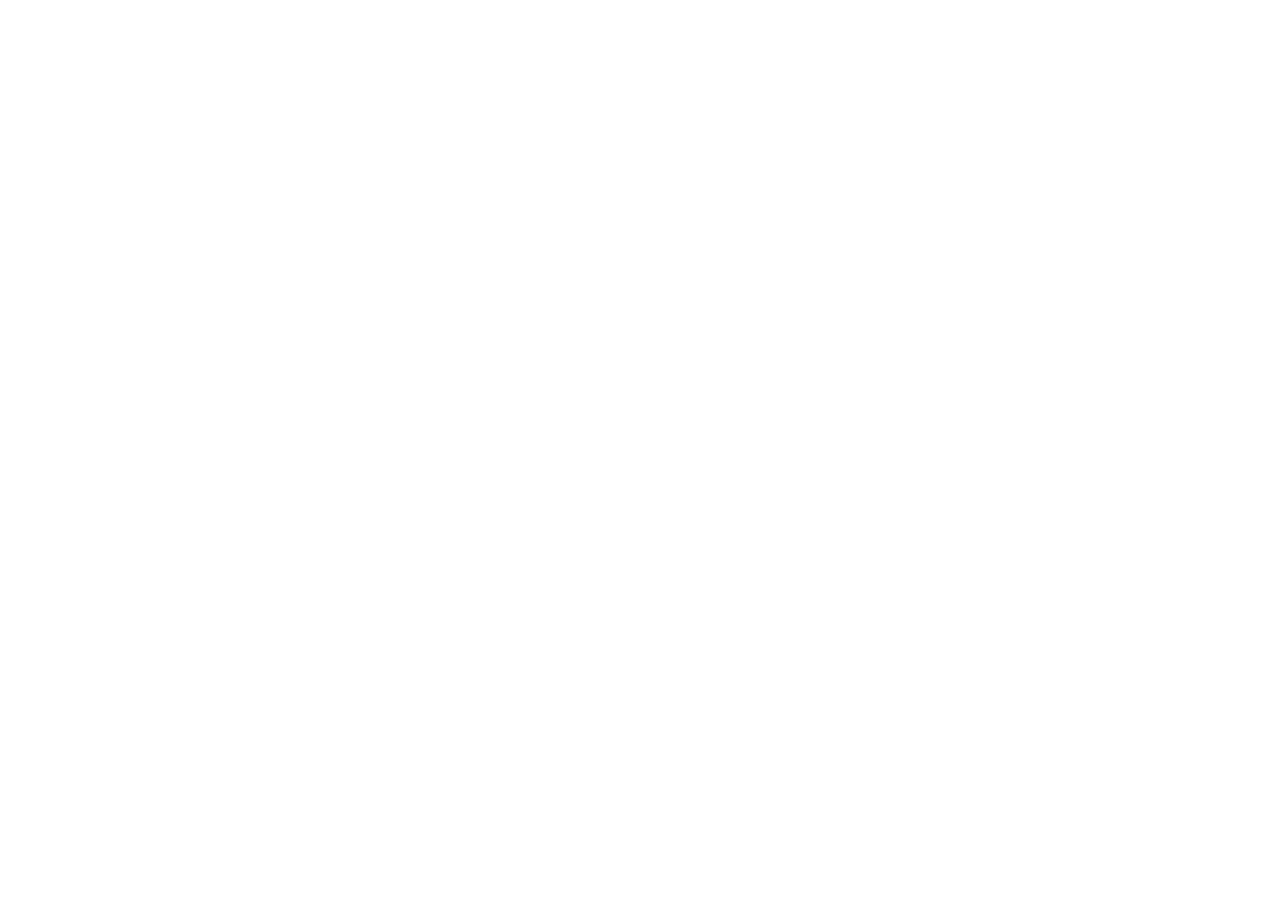
==== index.html @ dc021d54 "Rename 2-index.html to index.html" ====
<!doctype html><html lang="en"><head><meta charset="utf-8">
<meta name="viewport" content="width=device-width,initial-scale=1,viewport-fit=cover,user-scalable=no">
<title>Social Mode</title>
<meta name="theme-color" content="#f5ecd6"><meta name="apple-mobile-web-app-capable" content="yes"><meta name="mobile-web-app-capable" content="yes"><meta name="apple-mobile-web-app-status-bar-style" content="default"><meta name="apple-mobile-web-app-title" content="Social Mode">
<link rel="manifest" href="manifest.webmanifest"><link rel="apple-touch-icon" href="icon-180.png"><link rel="icon" href="icon-192.png">
<link rel="preload" href="fonts/brico.woff2" as="font" type="font/woff2" crossorigin>
<link rel="stylesheet" href="style.css"></head>
<body><div class="rays"></div><div class="dots"></div><canvas id="atmos"></canvas><div class="vig"></div><div class="grain"></div><div class="scan"></div><div id="app"></div>
<script src="vendor.js"></script><script src="app.js"></script></body></html>
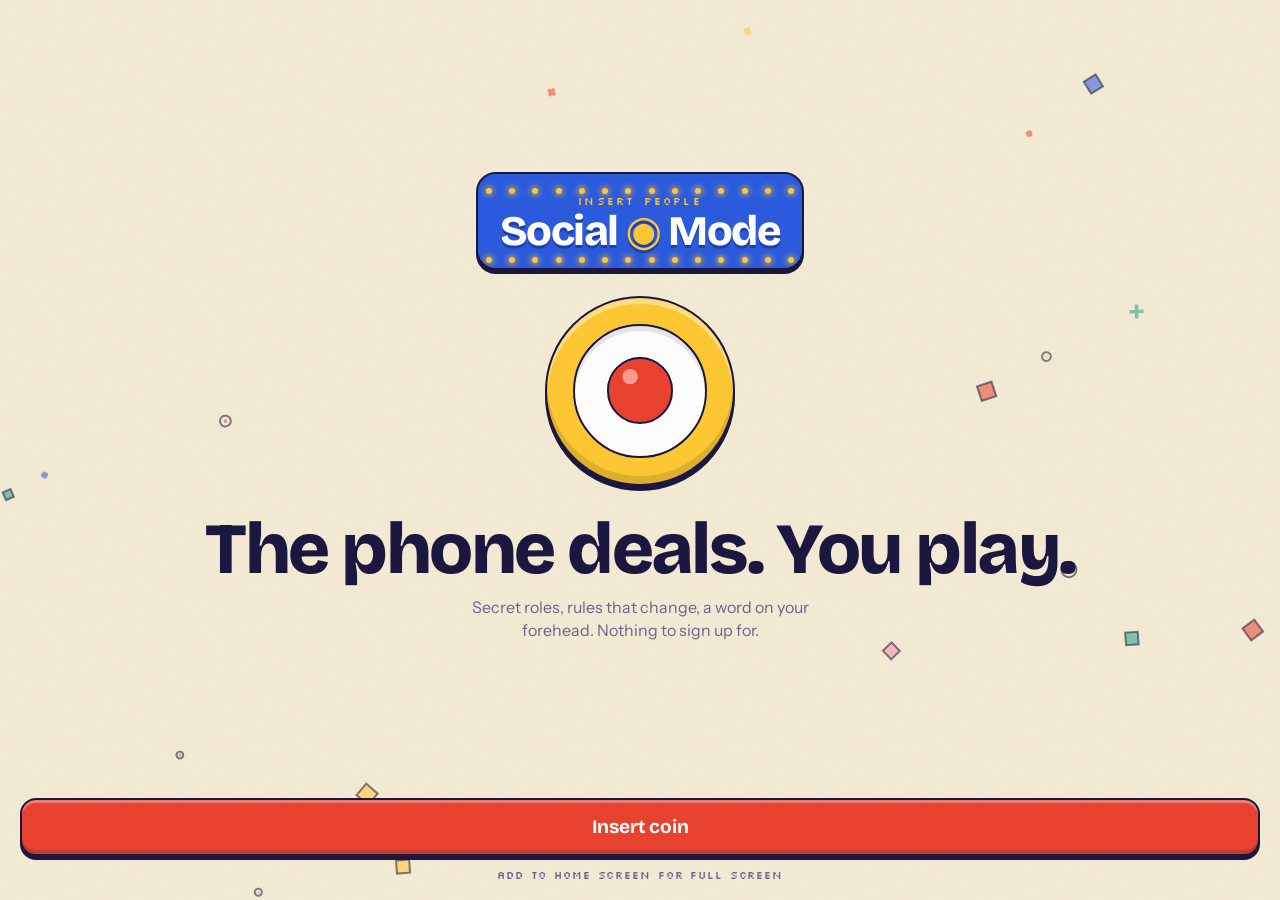
==== commit 56d76ced: "Update index.html" ====
--- a/index.html
+++ b/index.html
@@ -1,9 +1,9 @@
 <!doctype html><html lang="en"><head><meta charset="utf-8">
 <meta name="viewport" content="width=device-width,initial-scale=1,viewport-fit=cover,user-scalable=no">
 <title>Social Mode</title>
-<meta name="theme-color" content="#f5ecd6"><meta name="apple-mobile-web-app-capable" content="yes"><meta name="mobile-web-app-capable" content="yes"><meta name="apple-mobile-web-app-status-bar-style" content="default"><meta name="apple-mobile-web-app-title" content="Social Mode">
+<meta name="theme-color" content="#06050c"><meta name="apple-mobile-web-app-capable" content="yes"><meta name="mobile-web-app-capable" content="yes"><meta name="apple-mobile-web-app-status-bar-style" content="black-translucent"><meta name="apple-mobile-web-app-title" content="Social Mode">
 <link rel="manifest" href="manifest.webmanifest"><link rel="apple-touch-icon" href="icon-180.png"><link rel="icon" href="icon-192.png">
-<link rel="preload" href="fonts/brico.woff2" as="font" type="font/woff2" crossorigin>
+<link rel="preload" href="fonts/ox700.woff2" as="font" type="font/woff2" crossorigin>
 <link rel="stylesheet" href="style.css"></head>
-<body><div class="rays"></div><div class="dots"></div><canvas id="atmos"></canvas><div class="vig"></div><div class="grain"></div><div class="scan"></div><div id="app"></div>
+<body><canvas id="atmos"></canvas><div class="grain"></div><div id="app"></div>
 <script src="vendor.js"></script><script src="app.js"></script></body></html>
--- a/style.css
+++ b/style.css
@@ -0,0 +1,173 @@
+@font-face{font-family:'Bricolage';src:url(fonts/brico.woff2) format('woff2');font-weight:200 800;font-display:swap}
+@font-face{font-family:'Instrument Sans';src:url(fonts/is400.woff2) format('woff2');font-weight:400;font-display:swap}
+@font-face{font-family:'Instrument Sans';src:url(fonts/is600.woff2) format('woff2');font-weight:600;font-display:swap}
+@font-face{font-family:'Silkscreen';src:url(fonts/silk400.woff2) format('woff2');font-weight:400;font-display:swap}
+@font-face{font-family:'Silkscreen';src:url(fonts/silk700.woff2) format('woff2');font-weight:700;font-display:swap}
+:root{--paper:#f5ecd6;--paper2:#ecdfbf;--card:#fffaea;--ink:#1b1740;--mute:#6b6590;--line:rgba(27,23,64,.16);--red:#ea4330;--red2:#c6301f;--yel:#ffc933;--yel2:#e5a90a;--blu:#2b5be0;--blu2:#1d3fae;--mint:#22a884;--mint2:#157a60;--pink:#ff8fa8;
+--disp:'Bricolage',system-ui,sans-serif;--sans:'Instrument Sans',-apple-system,system-ui,sans-serif;--pix:'Silkscreen',ui-monospace,monospace;
+--sat:env(safe-area-inset-top);--sab:env(safe-area-inset-bottom);--out:cubic-bezier(.23,1,.32,1);--io:cubic-bezier(.77,0,.175,1);--bd:2.5px solid var(--ink);--hs:0 4px 0 var(--ink)}
+*{box-sizing:border-box;-webkit-tap-highlight-color:transparent;margin:0}
+html,body{height:100%;background:var(--paper);color:var(--ink);font-family:var(--sans);overscroll-behavior:none;-webkit-text-size-adjust:100%;overflow:hidden}
+body{font-size:16px;line-height:1.45;-webkit-user-select:none;user-select:none;-webkit-touch-callout:none}
+input,textarea{-webkit-user-select:text;user-select:text}
+button{font:inherit;color:inherit;background:none;border:0;cursor:pointer;touch-action:manipulation}
+.rays{position:fixed;left:-50%;top:-40%;width:200%;height:140%;z-index:0;background:repeating-conic-gradient(from 0deg at 50% 38%,rgba(255,201,51,.34) 0 6deg,rgba(255,201,51,0) 6deg 12deg);animation:spin 160s linear infinite;-webkit-mask-image:radial-gradient(circle at 50% 38%,#000 0,#000 25%,transparent 62%);mask-image:radial-gradient(circle at 50% 38%,#000 0,#000 25%,transparent 62%)}
+@keyframes spin{to{transform:rotate(360deg)}}
+.dots{position:fixed;inset:0;z-index:0;pointer-events:none;background-image:radial-gradient(rgba(27,23,64,.1) 1.2px,transparent 1.6px);background-size:14px 14px;-webkit-mask-image:linear-gradient(180deg,transparent 55%,#000);mask-image:linear-gradient(180deg,transparent 55%,#000)}
+#atmos{position:fixed;inset:0;width:100%;height:100%;z-index:1;pointer-events:none}
+.scan{position:fixed;inset:0;z-index:60;pointer-events:none;background:repeating-linear-gradient(0deg,rgba(27,23,64,.03) 0 1px,transparent 1px 3px);mix-blend-mode:multiply}
+.vig{position:fixed;inset:0;z-index:59;pointer-events:none;box-shadow:inset 0 0 90px rgba(27,23,64,.18)}
+.grain{position:fixed;inset:-50%;z-index:58;pointer-events:none;opacity:.09;mix-blend-mode:multiply;background-image:url("data:image/svg+xml;utf8,<svg xmlns='http://www.w3.org/2000/svg' width='160' height='160'><filter id='n'><feTurbulence type='fractalNoise' baseFrequency='.9' numOctaves='2' stitchTiles='stitch'/></filter><rect width='160' height='160' filter='url(%23n)'/></svg>");animation:grain 1.2s steps(6) infinite}
+@keyframes grain{0%{transform:translate(0,0)}20%{transform:translate(-3%,2%)}40%{transform:translate(2%,-3%)}60%{transform:translate(-2%,-1%)}80%{transform:translate(3%,3%)}100%{transform:translate(0,0)}}
+#app{position:fixed;inset:0;z-index:2}
+.screen{position:absolute;inset:0;display:flex;flex-direction:column;padding:calc(var(--sat) + 16px) 20px calc(var(--sab) + 16px);animation:in .4s var(--out) both}
+.screen.out{animation:out .22s var(--out) both;pointer-events:none}
+@keyframes in{from{opacity:0;transform:translateY(16px) scale(.97)}to{opacity:1;transform:none}}
+@keyframes out{to{opacity:0;transform:translateY(-8px) scale(.99)}}
+.screen>*{animation:rise .5s var(--out) both;animation-delay:calc(var(--i,0)*45ms)}
+.screen>*:nth-child(1){--i:0}.screen>*:nth-child(2){--i:1}.screen>*:nth-child(3){--i:2}.screen>*:nth-child(4){--i:3}.screen>*:nth-child(5){--i:4}.screen>*:nth-child(n+6){--i:5}
+@keyframes rise{from{opacity:0;transform:translateY(12px)}to{opacity:1;transform:none}}
+.scroll{flex:1;overflow-y:auto;overflow-x:hidden;-webkit-overflow-scrolling:touch;margin:0 -20px;padding:4px 20px 8px;scrollbar-width:none}
+.scroll::-webkit-scrollbar{display:none}
+.kick{font-family:var(--pix);font-size:11px;letter-spacing:.08em;text-transform:uppercase;color:var(--mute)}
+.kick b{color:var(--red);font-weight:400}
+h1,h2,h3,.disp{font-family:var(--disp);font-weight:800;letter-spacing:-.035em;line-height:.98}
+h1{font-size:clamp(46px,14vw,72px)}
+h2{font-size:clamp(32px,9.5vw,46px)}
+h3{font-size:24px;line-height:1.05}
+.lede{color:var(--mute);max-width:34ch;font-weight:400}
+.row{display:flex;align-items:center;gap:12px}.sp{flex:1}
+.col{display:flex;flex-direction:column;gap:12px}
+.gap8{gap:8px}
+.mt8{margin-top:8px}.mt16{margin-top:16px}.mt24{margin-top:24px}.mt32{margin-top:32px}
+.center{text-align:center;align-items:center}
+.btn{display:flex;align-items:center;justify-content:center;gap:10px;min-height:58px;padding:0 24px;border-radius:16px;font-family:var(--disp);font-weight:700;font-size:19px;letter-spacing:-.01em;background:var(--card);border:var(--bd);box-shadow:var(--hs);transition:transform 120ms var(--out),box-shadow 120ms var(--out),opacity .2s;width:100%;position:relative}
+.btn:active{transform:translateY(4px);box-shadow:0 0 0 var(--ink)}
+.btn.pri{background:var(--red);color:#fff;box-shadow:var(--hs),inset 0 3px 0 rgba(255,255,255,.3),inset 0 -4px 0 rgba(0,0,0,.14)}
+.btn.pri:active{box-shadow:0 0 0 var(--ink),inset 0 3px 0 rgba(255,255,255,.3)}
+.btn.ghost{background:transparent;box-shadow:none;border-style:dashed;border-color:var(--line);color:var(--mute);font-weight:600}
+.btn.sm{min-height:44px;font-size:15px;padding:0 16px;border-radius:12px;width:auto;box-shadow:0 3px 0 var(--ink)}
+.btn[disabled]{opacity:.4;pointer-events:none;filter:grayscale(.5)}
+.top{display:flex;align-items:center;gap:12px;min-height:44px;margin-bottom:12px}
+.back{width:44px;height:44px;border-radius:12px;border:var(--bd);background:var(--card);box-shadow:0 3px 0 var(--ink);display:grid;place-items:center;font-size:22px;font-weight:800;flex:none;transition:transform 120ms var(--out),box-shadow 120ms}
+.back:active{transform:translateY(3px);box-shadow:none}
+.card{background:var(--card);border:var(--bd);border-radius:20px;padding:18px;box-shadow:var(--hs)}
+.chip{display:inline-flex;align-items:center;gap:6px;padding:6px 14px;border-radius:99px;border:2px solid var(--ink);font-weight:600;font-size:14px;background:var(--card);min-height:38px;transition:transform 120ms var(--out),background .2s,box-shadow 120ms;box-shadow:0 2px 0 var(--ink)}
+.chip:active{transform:translateY(2px);box-shadow:none}
+.chip.on{background:var(--ink);color:var(--yel)}
+.chip.ember{background:var(--yel);color:var(--ink)}
+.field{width:100%;min-height:56px;padding:0 18px;background:#fff;border:var(--bd);border-radius:14px;color:var(--ink);font:inherit;font-size:17px;font-weight:600;outline:none;box-shadow:inset 0 3px 0 rgba(27,23,64,.08)}
+.field::placeholder{color:#a39dc0;font-weight:400}
+.field:focus{border-color:var(--blu);box-shadow:0 0 0 4px rgba(43,91,224,.22)}
+textarea.field{padding:14px;box-shadow:inset 0 3px 0 rgba(27,23,64,.08)}
+.ring{display:inline-grid;place-items:center;border-radius:50%;border:2px solid currentColor;position:relative;flex:none}
+.ring::after{content:"";width:34%;height:34%;border-radius:50%;background:currentColor}
+/* dock */
+.dock{display:flex;gap:6px;padding:6px;margin:12px 0 0;background:var(--card);border:var(--bd);border-radius:22px;box-shadow:var(--hs)}
+.dock button{flex:1;min-height:54px;border-radius:16px;display:flex;flex-direction:column;align-items:center;justify-content:center;gap:3px;font-family:var(--pix);font-size:10px;letter-spacing:.06em;text-transform:uppercase;color:var(--mute);transition:background .25s var(--out),color .25s,transform 120ms}
+.dock button:active{transform:scale(.97)}
+.dock button.on{background:var(--yel);color:var(--ink);box-shadow:inset 0 0 0 2px var(--ink)}
+.dock button i{font-style:normal;font-size:18px;line-height:1}
+/* marquee + lamp */
+.marq{position:relative;margin:0 auto;padding:14px 22px 16px;background:var(--blu);border:var(--bd);border-radius:20px;box-shadow:var(--hs);text-align:center;color:#fff;overflow:hidden}
+.marq .bulbs{position:absolute;left:8px;right:8px;height:6px;display:flex;justify-content:space-between}
+.marq .bulbs.t{top:5px}.marq .bulbs.b{bottom:5px}
+.marq .bulbs i{width:6px;height:6px;border-radius:50%;background:var(--yel);box-shadow:0 0 6px 1px rgba(255,201,51,.8);animation:chase 1.2s steps(2) infinite}
+.marq .bulbs i:nth-child(odd){animation-delay:.6s}
+@keyframes chase{50%{opacity:.25;box-shadow:none}}
+.marq .t1{font-family:var(--pix);font-size:11px;letter-spacing:.2em;color:var(--yel);margin-top:6px}
+.marq .t2{font-family:var(--disp);font-weight:800;font-size:clamp(30px,10vw,42px);letter-spacing:-.035em;line-height:1;text-shadow:0 3px 0 var(--blu2)}
+.marq .t2 b{color:var(--yel);font-weight:800}
+.lamp{position:relative;width:min(46vw,190px);aspect-ratio:1;margin:14px auto 0}
+.lamp .eye{position:absolute;inset:0;border-radius:50%;background:var(--yel);border:var(--bd);box-shadow:0 5px 0 var(--ink),inset 0 -8px 0 rgba(0,0,0,.12),inset 0 6px 0 rgba(255,255,255,.4);display:grid;place-items:center;overflow:hidden}
+.lamp .eye::before{content:"";position:absolute;inset:14%;border-radius:50%;background:#fff;border:var(--bd);box-shadow:inset 0 5px 0 rgba(27,23,64,.1)}
+.lamp .pupil{position:absolute;left:50%;top:50%;width:36%;height:36%;margin:-18%;border-radius:50%;background:radial-gradient(circle at 34% 28%,#ff9d8c 0 12%,var(--red) 13% 72%,var(--red2));border:var(--bd);transition:transform .4s var(--out);animation:breathe 3.2s var(--io) infinite}
+@keyframes breathe{50%{scale:1.07}}
+.lamp .lid{position:absolute;left:-2px;right:-2px;top:-2px;height:0;background:var(--yel);border-bottom:var(--bd);transition:height 90ms}
+.lamp.blink .lid{height:55%}
+.lamp.sm{width:92px}
+/* shelf/cabinets */
+.shelf{display:flex;gap:14px;overflow-x:auto;margin:0 -20px;padding:6px 20px 18px;scroll-snap-type:x mandatory;scrollbar-width:none;scroll-padding-left:20px}
+.shelf::-webkit-scrollbar{display:none}
+.cab{flex:none;width:min(72vw,290px);scroll-snap-align:start;border-radius:22px;border:var(--bd);box-shadow:var(--hs);background:var(--card);text-align:left;position:relative;overflow:hidden;display:flex;flex-direction:column;transition:transform 140ms var(--out),box-shadow 140ms;animation:rise .55s var(--out) both;animation-delay:calc(var(--n,0)*60ms + 150ms)}
+.cab:active{transform:translateY(4px);box-shadow:0 0 0 var(--ink)}
+.cab .mq{padding:10px 16px;font-family:var(--pix);font-size:10px;letter-spacing:.1em;display:flex;justify-content:space-between;border-bottom:var(--bd);color:var(--ink)}
+.cab .scr{position:relative;height:96px;border-bottom:var(--bd);overflow:hidden;display:grid;place-items:center}
+.cab .scr::after{content:"";position:absolute;inset:0;background:repeating-linear-gradient(0deg,rgba(255,255,255,.14) 0 2px,transparent 2px 5px);mix-blend-mode:overlay}
+.cab .glyph{font-family:var(--disp);font-weight:800;font-size:92px;line-height:1;color:var(--ink);transform:rotate(-8deg);text-shadow:4px 4px 0 rgba(255,255,255,.55)}
+.cab .bd{padding:14px 16px 16px;display:flex;flex-direction:column;gap:4px;flex:1}
+.cab h3{font-size:27px}
+.cab p{font-size:14px;color:var(--mute);line-height:1.35}
+.cab .meta{display:flex;gap:6px;margin-top:8px;flex-wrap:wrap}
+.cab .meta span{font-family:var(--pix);font-size:9px;letter-spacing:.06em;text-transform:uppercase;border:2px solid var(--ink);padding:3px 7px;border-radius:99px;background:#fff}
+.c0 .scr,.c0 .mq{background:var(--red)}.c1 .scr,.c1 .mq{background:var(--yel)}.c2 .scr,.c2 .mq{background:var(--blu);color:#fff}.c2 .glyph{color:#fff;text-shadow:4px 4px 0 var(--blu2)}.c3 .scr,.c3 .mq{background:var(--mint)}.c4 .scr,.c4 .mq{background:var(--pink)}
+.w{border-radius:20px;padding:14px;background:var(--card);border:var(--bd);box-shadow:var(--hs);min-height:118px;display:flex;flex-direction:column;justify-content:space-between;text-align:left;transition:transform 120ms var(--out),box-shadow 120ms}
+.w:active{transform:translateY(4px);box-shadow:none}
+.w .big{font-family:var(--disp);font-weight:800;font-size:30px;line-height:1;letter-spacing:-.03em}
+.wgrid{display:grid;grid-template-columns:1fr 1fr;gap:14px}
+.wgrid .w:nth-child(1){background:var(--yel)}.wgrid .w:nth-child(2){background:var(--blu);color:#fff}.wgrid .w:nth-child(2) .kick{color:#cfd9ff}.wgrid .w:nth-child(3){background:var(--pink)}.wgrid .w:nth-child(4){background:var(--mint)}
+.wgrid .w .kick{color:inherit;opacity:.75}
+.pl{display:flex;align-items:center;gap:12px;padding:10px 12px;border-radius:16px;background:var(--card);border:2px solid var(--ink);animation:rise .4s var(--out) both}
+.av{width:38px;height:38px;border-radius:50%;display:grid;place-items:center;font-family:var(--disp);font-weight:800;font-size:19px;background:var(--yel);border:2px solid var(--ink);flex:none}
+.pl:nth-child(4n+2) .av{background:var(--pink)}.pl:nth-child(4n+3) .av{background:var(--mint)}.pl:nth-child(4n+4) .av{background:var(--blu);color:#fff}
+.x{width:36px;height:36px;border-radius:10px;color:var(--mute);font-size:22px}
+/* secret card */
+.secret{position:relative;flex:1;max-height:62vh;border-radius:26px;border:var(--bd);overflow:hidden;touch-action:none;box-shadow:0 6px 0 var(--ink)}
+.secret .face,.secret .back{position:absolute;inset:0;padding:26px;display:flex;flex-direction:column;justify-content:center;gap:14px}
+.secret .back{background:var(--blu) repeating-linear-gradient(45deg,rgba(255,255,255,.08) 0 10px,transparent 10px 20px);color:#fff;align-items:center;text-align:center;transition:opacity .15s}
+.secret.open .back{opacity:0;pointer-events:none}
+.secret .face{opacity:0;transition:opacity .12s;background:var(--yel)}
+.secret.open .face{opacity:1}
+.secret .face .disp{font-size:clamp(36px,11vw,56px)}
+.secret .face p{font-size:19px;font-weight:600}
+.choice{display:flex;align-items:center;gap:14px;text-align:left;padding:15px 18px;border-radius:16px;background:var(--card);border:var(--bd);box-shadow:0 3px 0 var(--ink);width:100%;min-height:62px;font-family:var(--disp);font-weight:700;font-size:20px;letter-spacing:-.02em;transition:transform 120ms var(--out),background .15s,box-shadow 120ms}
+.choice:active{transform:translateY(3px);box-shadow:none}
+.choice.on{background:var(--ink);color:var(--yel);transform:translateY(3px);box-shadow:none}
+.choice small{display:block;font-family:var(--sans);font-weight:400;color:var(--mute);font-size:13px;letter-spacing:0}.choice.on small{color:#b9b2e0}
+.timer{font-family:var(--disp);font-weight:800;font-size:min(30vw,128px);line-height:1;font-variant-numeric:tabular-nums;letter-spacing:-.05em}
+.bar{height:12px;background:var(--card);border:2px solid var(--ink);border-radius:8px;overflow:hidden}.bar i{display:block;height:100%;background:var(--red);transition:width .25s linear}
+/* heads up */
+.hu{position:fixed;inset:0;z-index:20;display:flex;flex-direction:column;align-items:center;justify-content:center;padding:calc(var(--sat) + 12px) 24px calc(var(--sab) + 12px);transition:background .18s;color:#fff8e4}
+.hu.ok{background:var(--mint2)}.hu.pass{background:var(--red)}.hu.base{background:var(--blu)}
+.hu::before{content:"";position:absolute;inset:0;background:repeating-linear-gradient(0deg,rgba(0,0,0,.06) 0 2px,transparent 2px 5px);pointer-events:none}
+.hu .word{position:relative;font-family:var(--disp);font-weight:800;font-size:clamp(46px,16vw,116px);text-align:center;line-height:.98;letter-spacing:-.04em;max-width:100%;overflow-wrap:anywhere;animation:pop .3s var(--out);text-shadow:0 5px 0 rgba(0,0,0,.2)}
+@keyframes pop{from{opacity:0;transform:scale(.92)}to{opacity:1;transform:none}}
+.hu .stamp{position:relative;font-family:var(--pix);letter-spacing:.14em;text-transform:uppercase;font-size:16px}
+.hu .hb{display:flex;gap:12px;width:100%;position:absolute;left:0;right:0;bottom:calc(var(--sab) + 18px);padding:0 20px}
+.hu .hb button{flex:1;min-height:76px;border-radius:20px;font-family:var(--disp);font-size:24px;font-weight:800;border:var(--bd);box-shadow:var(--hs);transition:transform 100ms var(--out),box-shadow 100ms}
+.hu .hb button:active{transform:translateY(4px);box-shadow:none}
+.hu .hb .no{background:var(--card);color:var(--ink)}.hu .hb .yes{background:var(--yel);color:var(--ink)}
+.hu .hud{position:absolute;top:calc(var(--sat) + 12px);left:20px;right:20px;display:flex;justify-content:space-between;align-items:center;font-family:var(--pix);font-size:12px;letter-spacing:.08em;text-transform:uppercase;color:rgba(255,248,228,.85)}
+.hu .t{font-family:var(--disp);font-weight:800;font-size:46px;letter-spacing:-.03em;color:#fff8e4}
+.hu.land .word{font-size:clamp(40px,15vh,120px)}
+.tag{font-family:var(--pix);font-size:9px;letter-spacing:.08em;text-transform:uppercase;padding:3px 7px;border-radius:99px;border:2px solid var(--ink);background:var(--yel);color:var(--ink)}
+.list{display:flex;flex-direction:column}
+.li{display:flex;justify-content:space-between;gap:16px;padding:12px 0;border-bottom:2px dashed var(--line);font-size:17px;font-weight:600}
+.li:last-child{border:0}.li span:last-child{color:var(--mute);font-variant-numeric:tabular-nums;font-weight:400;text-align:right}
+.big-r{font-family:var(--disp);font-weight:800;font-size:clamp(88px,32vw,170px);line-height:.85;letter-spacing:-.06em;color:var(--red);text-shadow:4px 4px 0 var(--ink)}
+.toast{position:fixed;left:50%;bottom:calc(var(--sab) + 100px);transform:translateX(-50%);z-index:70;background:var(--ink);color:var(--yel);padding:12px 18px;border-radius:14px;font-weight:600;font-size:14px;animation:in .3s var(--out) both;max-width:86vw;text-align:center;box-shadow:0 4px 0 rgba(0,0,0,.25)}
+.qr{background:#fff;padding:12px;border-radius:16px;border:var(--bd);display:inline-block}.qr svg{display:block;width:176px;height:176px}
+.code{font-family:var(--pix);font-weight:700;font-size:46px;letter-spacing:.2em;margin-right:-.2em;color:var(--red);text-shadow:3px 3px 0 var(--ink)}
+.empty{border:2.5px dashed var(--line);border-radius:20px;padding:26px 20px;text-align:center;color:var(--mute);background:rgba(255,250,234,.5)}
+.pulse{display:inline-block;width:10px;height:10px;border-radius:50%;background:var(--mint);border:2px solid var(--ink);animation:pl 1.6s infinite}.pulse.bad{background:var(--red)}.pulse.wait{background:var(--yel)}
+@keyframes pl{50%{opacity:.35}}
+.dots{display:inline}.dots::after{content:"";animation:dt 1.4s steps(4) infinite}@keyframes dt{0%{content:""}25%{content:"."}50%{content:".."}75%{content:"..."}}
+.glitchtxt{animation:gl .5s steps(2) 1}
+@keyframes gl{0%{transform:translate(0)}25%{transform:translate(-4px,1px);color:var(--blu)}50%{transform:translate(4px,-1px);color:var(--mint)}100%{transform:none}}
+.pk{position:fixed;z-index:65;width:10px;height:10px;pointer-events:none}
+.reduce *,.reduce *::before,.reduce *::after{animation-duration:.01ms!important;animation-iteration-count:1!important;transition-duration:.01ms!important}
+.reduce .grain,.reduce .rays{display:none}
+@media (prefers-reduced-motion:reduce){.grain,.rays{display:none}.lamp .pupil,.marq .bulbs i{animation:none}}
+@media (max-height:700px){.lamp{width:min(34vw,130px)}}
+
+.cab .rl{text-decoration:underline;text-underline-offset:3px;cursor:pointer;padding:6px 0 6px 12px;margin:-6px 0}
+.sheet{position:fixed;inset:0;z-index:40;background:rgba(27,23,64,.5);display:flex;align-items:flex-end;animation:fade .2s both}
+@keyframes fade{from{opacity:0}}
+.sheet-in{width:100%;background:var(--paper);border:var(--bd);border-bottom:0;border-radius:26px 26px 0 0;padding:22px 20px calc(var(--sab) + 20px);animation:up .4s var(--out) both;max-height:80vh;overflow:auto}
+@keyframes up{from{transform:translateY(100%)}}
+.rules{margin:14px 0 0;padding:0;list-style:none;counter-reset:r;display:flex;flex-direction:column;gap:12px}
+.rules li{counter-increment:r;display:flex;gap:12px;font-size:17px;font-weight:600}
+.rules li::before{content:counter(r);flex:none;width:28px;height:28px;border-radius:50%;background:var(--yel);border:2px solid var(--ink);display:grid;place-items:center;font-family:var(--pix);font-size:12px}
+.li:first-child{padding-top:4px}
+.card .list .li span:first-child{text-align:left}
+.li span:first-child{flex:none;max-width:45%}.li span:last-child{flex:1}
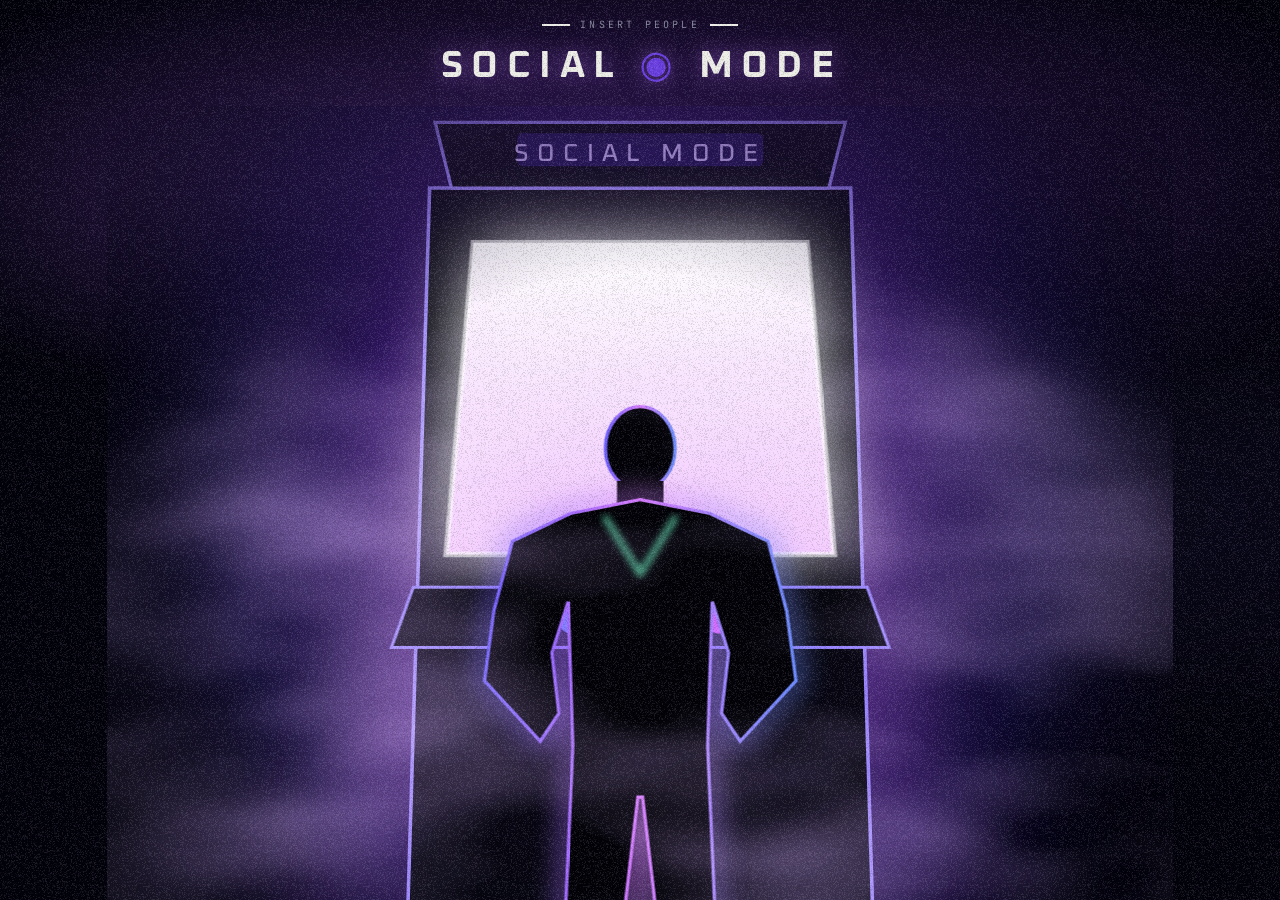
==== commit 67d906c8: "Update index.html" ====
--- a/index.html
+++ b/index.html
@@ -5,5 +5,5 @@
 <link rel="manifest" href="manifest.webmanifest"><link rel="apple-touch-icon" href="icon-180.png"><link rel="icon" href="icon-192.png">
 <link rel="preload" href="fonts/ox700.woff2" as="font" type="font/woff2" crossorigin>
 <link rel="stylesheet" href="style.css"></head>
-<body><canvas id="atmos"></canvas><div class="grain"></div><div id="app"></div>
+<body data-links="1"><canvas id="atmos"></canvas><div class="grain"></div><div id="app"></div>
 <script src="vendor.js"></script><script src="app.js"></script></body></html>
--- a/style.css
+++ b/style.css
@@ -1,173 +1,275 @@
-@font-face{font-family:'Bricolage';src:url(fonts/brico.woff2) format('woff2');font-weight:200 800;font-display:swap}
+@font-face{font-family:'Oxanium';src:url(fonts/ox500.woff2) format('woff2');font-weight:500;font-display:swap}
+@font-face{font-family:'Oxanium';src:url(fonts/ox700.woff2) format('woff2');font-weight:700;font-display:swap}
 @font-face{font-family:'Instrument Sans';src:url(fonts/is400.woff2) format('woff2');font-weight:400;font-display:swap}
 @font-face{font-family:'Instrument Sans';src:url(fonts/is600.woff2) format('woff2');font-weight:600;font-display:swap}
-@font-face{font-family:'Silkscreen';src:url(fonts/silk400.woff2) format('woff2');font-weight:400;font-display:swap}
-@font-face{font-family:'Silkscreen';src:url(fonts/silk700.woff2) format('woff2');font-weight:700;font-display:swap}
-:root{--paper:#f5ecd6;--paper2:#ecdfbf;--card:#fffaea;--ink:#1b1740;--mute:#6b6590;--line:rgba(27,23,64,.16);--red:#ea4330;--red2:#c6301f;--yel:#ffc933;--yel2:#e5a90a;--blu:#2b5be0;--blu2:#1d3fae;--mint:#22a884;--mint2:#157a60;--pink:#ff8fa8;
---disp:'Bricolage',system-ui,sans-serif;--sans:'Instrument Sans',-apple-system,system-ui,sans-serif;--pix:'Silkscreen',ui-monospace,monospace;
---sat:env(safe-area-inset-top);--sab:env(safe-area-inset-bottom);--out:cubic-bezier(.23,1,.32,1);--io:cubic-bezier(.77,0,.175,1);--bd:2.5px solid var(--ink);--hs:0 4px 0 var(--ink)}
+@font-face{font-family:'JetBrains Mono';src:url(fonts/jb400.woff2) format('woff2');font-weight:400;font-display:swap}
+@font-face{font-family:'DSEG7';src:url(fonts/dseg7.woff2) format('woff2');font-weight:700;font-style:italic;font-display:swap}
+@font-face{font-family:'DSEG14';src:url(fonts/dseg14.woff2) format('woff2');font-weight:700;font-style:italic;font-display:swap}
+:root{--bg:#06050c;--paper:#0e0b18;--card:#0d0a17;--well:#09070f;--ink:#efefe9;--mute:#9a9aa4;--line:rgba(239,239,233,.22);--vi:#8b5cf6;--vi2:#6a3fe0;--ok:#efefe9;
+--disp:'Oxanium',system-ui,sans-serif;--sans:'Instrument Sans',-apple-system,system-ui,sans-serif;--mono:'JetBrains Mono',ui-monospace,monospace;--lcd:'DSEG7','Oxanium',monospace;--lcd14:'DSEG14','Oxanium',monospace;
+--sat:env(safe-area-inset-top);--sab:env(safe-area-inset-bottom);--out:cubic-bezier(.23,1,.32,1);--io:cubic-bezier(.77,0,.175,1);
+--stip:url("data:image/svg+xml;utf8,<svg xmlns='http://www.w3.org/2000/svg' width='180' height='180'><filter id='n' x='0' y='0' width='100%' height='100%'><feTurbulence type='fractalNoise' baseFrequency='1.1' numOctaves='1' seed='4' stitchTiles='stitch'/><feColorMatrix values='0 0 0 0 1  0 0 0 0 1  0 0 0 0 1  16 0 0 0 -7.4'/></filter><rect width='180' height='180' filter='url(%23n)'/></svg>")}
 *{box-sizing:border-box;-webkit-tap-highlight-color:transparent;margin:0}
-html,body{height:100%;background:var(--paper);color:var(--ink);font-family:var(--sans);overscroll-behavior:none;-webkit-text-size-adjust:100%;overflow:hidden}
+html,body{height:100%;background:radial-gradient(ellipse 90% 45% at 50% -5%,rgba(139,60,230,.34),transparent 70%),radial-gradient(ellipse 80% 40% at 50% 108%,rgba(60,50,220,.30),transparent 70%),var(--bg);color:var(--ink);font-family:var(--sans);overscroll-behavior:none;-webkit-text-size-adjust:100%;overflow:hidden}
 body{font-size:16px;line-height:1.45;-webkit-user-select:none;user-select:none;-webkit-touch-callout:none}
 input,textarea{-webkit-user-select:text;user-select:text}
 button{font:inherit;color:inherit;background:none;border:0;cursor:pointer;touch-action:manipulation}
-.rays{position:fixed;left:-50%;top:-40%;width:200%;height:140%;z-index:0;background:repeating-conic-gradient(from 0deg at 50% 38%,rgba(255,201,51,.34) 0 6deg,rgba(255,201,51,0) 6deg 12deg);animation:spin 160s linear infinite;-webkit-mask-image:radial-gradient(circle at 50% 38%,#000 0,#000 25%,transparent 62%);mask-image:radial-gradient(circle at 50% 38%,#000 0,#000 25%,transparent 62%)}
-@keyframes spin{to{transform:rotate(360deg)}}
-.dots{position:fixed;inset:0;z-index:0;pointer-events:none;background-image:radial-gradient(rgba(27,23,64,.1) 1.2px,transparent 1.6px);background-size:14px 14px;-webkit-mask-image:linear-gradient(180deg,transparent 55%,#000);mask-image:linear-gradient(180deg,transparent 55%,#000)}
-#atmos{position:fixed;inset:0;width:100%;height:100%;z-index:1;pointer-events:none}
-.scan{position:fixed;inset:0;z-index:60;pointer-events:none;background:repeating-linear-gradient(0deg,rgba(27,23,64,.03) 0 1px,transparent 1px 3px);mix-blend-mode:multiply}
-.vig{position:fixed;inset:0;z-index:59;pointer-events:none;box-shadow:inset 0 0 90px rgba(27,23,64,.18)}
-.grain{position:fixed;inset:-50%;z-index:58;pointer-events:none;opacity:.09;mix-blend-mode:multiply;background-image:url("data:image/svg+xml;utf8,<svg xmlns='http://www.w3.org/2000/svg' width='160' height='160'><filter id='n'><feTurbulence type='fractalNoise' baseFrequency='.9' numOctaves='2' stitchTiles='stitch'/></filter><rect width='160' height='160' filter='url(%23n)'/></svg>");animation:grain 1.2s steps(6) infinite}
-@keyframes grain{0%{transform:translate(0,0)}20%{transform:translate(-3%,2%)}40%{transform:translate(2%,-3%)}60%{transform:translate(-2%,-1%)}80%{transform:translate(3%,3%)}100%{transform:translate(0,0)}}
+#atmos{position:fixed;inset:0;width:100%;height:100%;z-index:0;pointer-events:none}
+@keyframes flick{0%,100%{opacity:1}47%{opacity:1}48%{opacity:.93}49%{opacity:1}83%{opacity:.96}84%{opacity:1}}
+.grain{position:fixed;inset:-50%;z-index:58;pointer-events:none;opacity:.07;background-image:url("data:image/svg+xml;utf8,<svg xmlns='http://www.w3.org/2000/svg' width='160' height='160'><filter id='n'><feTurbulence type='fractalNoise' baseFrequency='.9' numOctaves='2' stitchTiles='stitch'/></filter><rect width='160' height='160' filter='url(%23n)'/></svg>")}
+@keyframes grain{0%{transform:translate(0,0)}25%{transform:translate(-3%,2%)}50%{transform:translate(2%,-3%)}75%{transform:translate(-2%,-1%)}100%{transform:translate(0,0)}}
 #app{position:fixed;inset:0;z-index:2}
-.screen{position:absolute;inset:0;display:flex;flex-direction:column;padding:calc(var(--sat) + 16px) 20px calc(var(--sab) + 16px);animation:in .4s var(--out) both}
-.screen.out{animation:out .22s var(--out) both;pointer-events:none}
-@keyframes in{from{opacity:0;transform:translateY(16px) scale(.97)}to{opacity:1;transform:none}}
-@keyframes out{to{opacity:0;transform:translateY(-8px) scale(.99)}}
+.screen{position:absolute;inset:0;display:flex;flex-direction:column;padding:calc(var(--sat) + 16px) 20px calc(var(--sab) + 16px);animation:in .45s var(--out) both}
+.screen.out{animation:out .2s var(--out) both;pointer-events:none}
+@keyframes in{from{opacity:0;filter:brightness(2.2);transform:scale(.985)}to{opacity:1;filter:none;transform:none}}
+@keyframes out{to{opacity:0;filter:brightness(2)}}
 .screen>*{animation:rise .5s var(--out) both;animation-delay:calc(var(--i,0)*45ms)}
 .screen>*:nth-child(1){--i:0}.screen>*:nth-child(2){--i:1}.screen>*:nth-child(3){--i:2}.screen>*:nth-child(4){--i:3}.screen>*:nth-child(5){--i:4}.screen>*:nth-child(n+6){--i:5}
-@keyframes rise{from{opacity:0;transform:translateY(12px)}to{opacity:1;transform:none}}
+@keyframes rise{from{opacity:0;transform:translateY(10px)}to{opacity:1;transform:none}}
 .scroll{flex:1;overflow-y:auto;overflow-x:hidden;-webkit-overflow-scrolling:touch;margin:0 -20px;padding:4px 20px 8px;scrollbar-width:none}
 .scroll::-webkit-scrollbar{display:none}
-.kick{font-family:var(--pix);font-size:11px;letter-spacing:.08em;text-transform:uppercase;color:var(--mute)}
-.kick b{color:var(--red);font-weight:400}
-h1,h2,h3,.disp{font-family:var(--disp);font-weight:800;letter-spacing:-.035em;line-height:.98}
-h1{font-size:clamp(46px,14vw,72px)}
-h2{font-size:clamp(32px,9.5vw,46px)}
-h3{font-size:24px;line-height:1.05}
+.kick{font-family:var(--mono);font-size:11px;letter-spacing:.16em;text-transform:uppercase;color:var(--mute)}
+.kick b{color:var(--vi2);font-weight:400}
+h1,h2,h3,.disp{font-family:var(--disp);font-weight:700;letter-spacing:.015em;line-height:1.02;text-transform:uppercase}
+h1{font-size:clamp(34px,10.5vw,52px)}h2{font-size:clamp(28px,8.6vw,40px)}h3{font-size:22px}
 .lede{color:var(--mute);max-width:34ch;font-weight:400}
 .row{display:flex;align-items:center;gap:12px}.sp{flex:1}
-.col{display:flex;flex-direction:column;gap:12px}
-.gap8{gap:8px}
+.col{display:flex;flex-direction:column;gap:12px}.gap8{gap:8px}
 .mt8{margin-top:8px}.mt16{margin-top:16px}.mt24{margin-top:24px}.mt32{margin-top:32px}
 .center{text-align:center;align-items:center}
-.btn{display:flex;align-items:center;justify-content:center;gap:10px;min-height:58px;padding:0 24px;border-radius:16px;font-family:var(--disp);font-weight:700;font-size:19px;letter-spacing:-.01em;background:var(--card);border:var(--bd);box-shadow:var(--hs);transition:transform 120ms var(--out),box-shadow 120ms var(--out),opacity .2s;width:100%;position:relative}
-.btn:active{transform:translateY(4px);box-shadow:0 0 0 var(--ink)}
-.btn.pri{background:var(--red);color:#fff;box-shadow:var(--hs),inset 0 3px 0 rgba(255,255,255,.3),inset 0 -4px 0 rgba(0,0,0,.14)}
-.btn.pri:active{box-shadow:0 0 0 var(--ink),inset 0 3px 0 rgba(255,255,255,.3)}
-.btn.ghost{background:transparent;box-shadow:none;border-style:dashed;border-color:var(--line);color:var(--mute);font-weight:600}
-.btn.sm{min-height:44px;font-size:15px;padding:0 16px;border-radius:12px;width:auto;box-shadow:0 3px 0 var(--ink)}
-.btn[disabled]{opacity:.4;pointer-events:none;filter:grayscale(.5)}
+/* arcade-button buttons */
+.btn{display:flex;align-items:center;justify-content:center;gap:10px;min-height:58px;padding:0 24px;border-radius:99px;font-family:var(--disp);font-weight:700;font-size:17px;letter-spacing:.1em;text-transform:uppercase;background:var(--paper);border:2px solid var(--ink);box-shadow:0 5px 0 #2b1a57;transition:transform 110ms var(--out),box-shadow 110ms var(--out),opacity .2s;width:100%}
+.btn:active{transform:translateY(5px);box-shadow:0 0 0 var(--ink)}
+.btn.pri{background:var(--ink);color:#0b0b0d;box-shadow:0 5px 0 #8d8d94,0 0 0 2px var(--ink);position:relative;overflow:hidden}
+.btn.pri::before{content:"";position:absolute;left:12%;right:12%;top:6px;height:42%;border-radius:99px;background:linear-gradient(180deg,rgba(255,255,255,.22),transparent)}
+.btn.pri:active{box-shadow:0 0 0 #8d8d94,0 0 0 2px var(--ink)}
+.btn.ghost{background:transparent;box-shadow:none;border:2px dashed var(--line);color:var(--mute);font-weight:500}
+.btn.sm{min-height:44px;font-size:13px;padding:0 18px;width:auto;box-shadow:0 3px 0 var(--ink)}
+.btn[disabled]{opacity:.35;pointer-events:none}
 .top{display:flex;align-items:center;gap:12px;min-height:44px;margin-bottom:12px}
-.back{width:44px;height:44px;border-radius:12px;border:var(--bd);background:var(--card);box-shadow:0 3px 0 var(--ink);display:grid;place-items:center;font-size:22px;font-weight:800;flex:none;transition:transform 120ms var(--out),box-shadow 120ms}
+.back{width:44px;height:44px;border-radius:50%;border:2px solid var(--ink);background:var(--paper);box-shadow:0 3px 0 var(--ink);display:grid;place-items:center;font-size:22px;font-weight:700;flex:none;transition:transform 110ms var(--out),box-shadow 110ms}
 .back:active{transform:translateY(3px);box-shadow:none}
-.card{background:var(--card);border:var(--bd);border-radius:20px;padding:18px;box-shadow:var(--hs)}
-.chip{display:inline-flex;align-items:center;gap:6px;padding:6px 14px;border-radius:99px;border:2px solid var(--ink);font-weight:600;font-size:14px;background:var(--card);min-height:38px;transition:transform 120ms var(--out),background .2s,box-shadow 120ms;box-shadow:0 2px 0 var(--ink)}
-.chip:active{transform:translateY(2px);box-shadow:none}
-.chip.on{background:var(--ink);color:var(--yel)}
-.chip.ember{background:var(--yel);color:var(--ink)}
-.field{width:100%;min-height:56px;padding:0 18px;background:#fff;border:var(--bd);border-radius:14px;color:var(--ink);font:inherit;font-size:17px;font-weight:600;outline:none;box-shadow:inset 0 3px 0 rgba(27,23,64,.08)}
-.field::placeholder{color:#a39dc0;font-weight:400}
-.field:focus{border-color:var(--blu);box-shadow:0 0 0 4px rgba(43,91,224,.22)}
-textarea.field{padding:14px;box-shadow:inset 0 3px 0 rgba(27,23,64,.08)}
+/* frames = glowing screens with stippled edges */
+.card{position:relative;background:var(--card);border:2px solid var(--ink);border-radius:22px;padding:18px;overflow:hidden;box-shadow:0 5px 0 #2b1a57}
+.card::before,.w::before,.cab .scr::before,.secret .face::before,.sheet-in::before{content:"";position:absolute;inset:0;pointer-events:none;background:var(--stip);-webkit-mask-image:radial-gradient(ellipse 85% 75% at 50% 40%,transparent 30%,#000 105%);mask-image:radial-gradient(ellipse 85% 75% at 50% 40%,transparent 30%,#000 105%);opacity:.8;z-index:0}
+.card>*,.w>*{position:relative;z-index:1}
+.chip{display:inline-flex;align-items:center;gap:6px;padding:6px 14px;border-radius:99px;border:2px solid var(--ink);font-weight:600;font-size:14px;background:var(--paper);min-height:38px;transition:transform 110ms var(--out),background .2s,color .2s}
+.chip:active{transform:scale(.96)}
+.chip.on{background:var(--ink);color:#0b0b0d}
+.chip.ember{border-color:var(--vi2);color:var(--vi2);border-style:dashed}
+.field{width:100%;min-height:56px;padding:0 18px;background:var(--well);border:2px solid var(--line);border-radius:16px;color:var(--ink);font:inherit;font-size:17px;font-weight:600;outline:none}
+.field::placeholder{color:#6a6a74;font-weight:400}
+.field:focus{border-color:var(--vi2);box-shadow:0 0 0 4px rgba(139,92,246,.25)}
+textarea.field{padding:14px}
 .ring{display:inline-grid;place-items:center;border-radius:50%;border:2px solid currentColor;position:relative;flex:none}
 .ring::after{content:"";width:34%;height:34%;border-radius:50%;background:currentColor}
-/* dock */
-.dock{display:flex;gap:6px;padding:6px;margin:12px 0 0;background:var(--card);border:var(--bd);border-radius:22px;box-shadow:var(--hs)}
-.dock button{flex:1;min-height:54px;border-radius:16px;display:flex;flex-direction:column;align-items:center;justify-content:center;gap:3px;font-family:var(--pix);font-size:10px;letter-spacing:.06em;text-transform:uppercase;color:var(--mute);transition:background .25s var(--out),color .25s,transform 120ms}
-.dock button:active{transform:scale(.97)}
-.dock button.on{background:var(--yel);color:var(--ink);box-shadow:inset 0 0 0 2px var(--ink)}
-.dock button i{font-style:normal;font-size:18px;line-height:1}
-/* marquee + lamp */
-.marq{position:relative;margin:0 auto;padding:14px 22px 16px;background:var(--blu);border:var(--bd);border-radius:20px;box-shadow:var(--hs);text-align:center;color:#fff;overflow:hidden}
-.marq .bulbs{position:absolute;left:8px;right:8px;height:6px;display:flex;justify-content:space-between}
-.marq .bulbs.t{top:5px}.marq .bulbs.b{bottom:5px}
-.marq .bulbs i{width:6px;height:6px;border-radius:50%;background:var(--yel);box-shadow:0 0 6px 1px rgba(255,201,51,.8);animation:chase 1.2s steps(2) infinite}
-.marq .bulbs i:nth-child(odd){animation-delay:.6s}
-@keyframes chase{50%{opacity:.25;box-shadow:none}}
-.marq .t1{font-family:var(--pix);font-size:11px;letter-spacing:.2em;color:var(--yel);margin-top:6px}
-.marq .t2{font-family:var(--disp);font-weight:800;font-size:clamp(30px,10vw,42px);letter-spacing:-.035em;line-height:1;text-shadow:0 3px 0 var(--blu2)}
-.marq .t2 b{color:var(--yel);font-weight:800}
-.lamp{position:relative;width:min(46vw,190px);aspect-ratio:1;margin:14px auto 0}
-.lamp .eye{position:absolute;inset:0;border-radius:50%;background:var(--yel);border:var(--bd);box-shadow:0 5px 0 var(--ink),inset 0 -8px 0 rgba(0,0,0,.12),inset 0 6px 0 rgba(255,255,255,.4);display:grid;place-items:center;overflow:hidden}
-.lamp .eye::before{content:"";position:absolute;inset:14%;border-radius:50%;background:#fff;border:var(--bd);box-shadow:inset 0 5px 0 rgba(27,23,64,.1)}
-.lamp .pupil{position:absolute;left:50%;top:50%;width:36%;height:36%;margin:-18%;border-radius:50%;background:radial-gradient(circle at 34% 28%,#ff9d8c 0 12%,var(--red) 13% 72%,var(--red2));border:var(--bd);transition:transform .4s var(--out);animation:breathe 3.2s var(--io) infinite}
-@keyframes breathe{50%{scale:1.07}}
-.lamp .lid{position:absolute;left:-2px;right:-2px;top:-2px;height:0;background:var(--yel);border-bottom:var(--bd);transition:height 90ms}
-.lamp.blink .lid{height:55%}
-.lamp.sm{width:92px}
-/* shelf/cabinets */
-.shelf{display:flex;gap:14px;overflow-x:auto;margin:0 -20px;padding:6px 20px 18px;scroll-snap-type:x mandatory;scrollbar-width:none;scroll-padding-left:20px}
+.dock{display:flex;gap:4px;padding:5px;margin:12px 0 0;background:var(--card);border:2px solid var(--ink);border-radius:99px;box-shadow:0 4px 0 #2b1a57}
+.dock button{flex:1;min-height:52px;border-radius:99px;display:flex;flex-direction:column;align-items:center;justify-content:center;gap:2px;font-family:var(--mono);font-size:10px;letter-spacing:.16em;text-transform:uppercase;color:var(--mute);transition:background .25s var(--out),color .25s,transform 110ms}
+.dock button:active{transform:scale(.96)}
+.dock button.on{background:var(--ink);color:#0b0b0d}
+.dock button i{font-style:normal;font-size:17px;line-height:1}
+/* marquee */
+.marq{position:relative;text-align:center;padding:2px 0 4px}
+.marq .bulbs{display:none}
+.marq .t1{font-family:var(--mono);font-size:10px;letter-spacing:.32em;color:var(--mute);text-transform:uppercase}
+.marq .t1::before,.marq .t1::after{content:"";display:inline-block;width:28px;height:2px;background:var(--ink);vertical-align:middle;margin:0 10px}
+.marq .t2{font-family:var(--disp);font-weight:700;font-size:clamp(26px,8vw,38px);letter-spacing:.08em;white-space:nowrap;text-transform:uppercase;margin-top:6px;padding-left:.08em}
+.marq .t2 b{font-weight:700;color:var(--vi2)}
+/* hero arcade button */
+.lamp{position:relative;width:min(58vw,236px);margin:8px auto 0;aspect-ratio:1.5;cursor:pointer}
+.lamp svg{width:100%;height:100%;overflow:visible}
+.lamp .glow{position:absolute;inset:-40% -30% -40%;background:var(--stip);-webkit-mask-image:radial-gradient(ellipse at 50% 55%,transparent 20%,#000 45%,transparent 72%);mask-image:radial-gradient(ellipse at 50% 55%,transparent 20%,#000 45%,transparent 72%);opacity:.3;pointer-events:none}
+.lamp .cap{transition:transform 90ms var(--out);transform-box:fill-box}
+.lamp.press .cap{transform:translateY(12px)}
+.lamp.sm{width:96px}
+.lamp .pupil,.lamp .eye,.lamp .lid{display:none}
+/* shelf of game screens */
+.shelf{display:flex;gap:14px;overflow-x:auto;margin:0 -20px;padding:6px 20px 20px;scroll-snap-type:x mandatory;scrollbar-width:none;scroll-padding-left:20px}
 .shelf::-webkit-scrollbar{display:none}
-.cab{flex:none;width:min(72vw,290px);scroll-snap-align:start;border-radius:22px;border:var(--bd);box-shadow:var(--hs);background:var(--card);text-align:left;position:relative;overflow:hidden;display:flex;flex-direction:column;transition:transform 140ms var(--out),box-shadow 140ms;animation:rise .55s var(--out) both;animation-delay:calc(var(--n,0)*60ms + 150ms)}
-.cab:active{transform:translateY(4px);box-shadow:0 0 0 var(--ink)}
-.cab .mq{padding:10px 16px;font-family:var(--pix);font-size:10px;letter-spacing:.1em;display:flex;justify-content:space-between;border-bottom:var(--bd);color:var(--ink)}
-.cab .scr{position:relative;height:96px;border-bottom:var(--bd);overflow:hidden;display:grid;place-items:center}
-.cab .scr::after{content:"";position:absolute;inset:0;background:repeating-linear-gradient(0deg,rgba(255,255,255,.14) 0 2px,transparent 2px 5px);mix-blend-mode:overlay}
-.cab .glyph{font-family:var(--disp);font-weight:800;font-size:92px;line-height:1;color:var(--ink);transform:rotate(-8deg);text-shadow:4px 4px 0 rgba(255,255,255,.55)}
-.cab .bd{padding:14px 16px 16px;display:flex;flex-direction:column;gap:4px;flex:1}
-.cab h3{font-size:27px}
+.cab{flex:none;width:min(72vw,290px);scroll-snap-align:start;border-radius:24px;border:2px solid var(--ink);box-shadow:0 5px 0 #2b1a57;background:var(--card);text-align:left;position:relative;overflow:hidden;display:flex;flex-direction:column;transition:transform 130ms var(--out),box-shadow 130ms;animation:rise .55s var(--out) both;animation-delay:calc(var(--n,0)*60ms + 150ms)}
+.cab:active{transform:translateY(5px);box-shadow:0 0 0 var(--ink)}
+.cab .mq{padding:10px 16px 0;display:flex;justify-content:space-between;align-items:center;font-family:var(--mono);font-size:10px;letter-spacing:.16em;color:var(--mute);text-transform:uppercase}
+.cab .mq .no{font-family:var(--lcd);font-weight:700;font-style:italic;font-size:20px;color:var(--ink);letter-spacing:.04em}
+.cab .scr{position:relative;height:104px;margin:8px 16px 0;display:grid;place-items:center;overflow:hidden;background:radial-gradient(ellipse 70% 80% at 50% 50%,#fff 0,#f0b8ff 28%,#b043e8 52%,#3a1c8a 80%,#0d0a17 100%);border:2px solid var(--ink);border-radius:20px 20px 26px 26px/14px 14px 22px 22px}
+.cab .scr::before{opacity:.95}
+.cab .glyph{position:relative;z-index:1;font-family:var(--disp);font-weight:700;font-size:64px;line-height:1;color:var(--ink);text-shadow:0 0 18px rgba(255,255,255,.9);color:#0b0b0d}
+.cab .bd{padding:12px 16px 16px;display:flex;flex-direction:column;gap:4px;flex:1}
+.cab h3{font-size:24px;letter-spacing:.04em}
 .cab p{font-size:14px;color:var(--mute);line-height:1.35}
 .cab .meta{display:flex;gap:6px;margin-top:8px;flex-wrap:wrap}
-.cab .meta span{font-family:var(--pix);font-size:9px;letter-spacing:.06em;text-transform:uppercase;border:2px solid var(--ink);padding:3px 7px;border-radius:99px;background:#fff}
-.c0 .scr,.c0 .mq{background:var(--red)}.c1 .scr,.c1 .mq{background:var(--yel)}.c2 .scr,.c2 .mq{background:var(--blu);color:#fff}.c2 .glyph{color:#fff;text-shadow:4px 4px 0 var(--blu2)}.c3 .scr,.c3 .mq{background:var(--mint)}.c4 .scr,.c4 .mq{background:var(--pink)}
-.w{border-radius:20px;padding:14px;background:var(--card);border:var(--bd);box-shadow:var(--hs);min-height:118px;display:flex;flex-direction:column;justify-content:space-between;text-align:left;transition:transform 120ms var(--out),box-shadow 120ms}
+.cab .meta span{font-family:var(--mono);font-size:9px;letter-spacing:.12em;text-transform:uppercase;border:1.5px solid var(--ink);padding:3px 8px;border-radius:99px}
+.cab .rl{text-decoration:underline;text-underline-offset:3px;cursor:pointer;padding:6px 0 6px 12px;margin:-6px 0}
+.w{position:relative;overflow:hidden;border-radius:20px;padding:14px;background:var(--card);border:2px solid var(--ink);box-shadow:0 4px 0 #2b1a57;min-height:118px;display:flex;flex-direction:column;justify-content:space-between;text-align:left;transition:transform 110ms var(--out),box-shadow 110ms}
 .w:active{transform:translateY(4px);box-shadow:none}
-.w .big{font-family:var(--disp);font-weight:800;font-size:30px;line-height:1;letter-spacing:-.03em}
+.w .big{font-family:var(--lcd);font-weight:700;font-style:italic;font-size:26px;line-height:1.1;letter-spacing:.03em}
 .wgrid{display:grid;grid-template-columns:1fr 1fr;gap:14px}
-.wgrid .w:nth-child(1){background:var(--yel)}.wgrid .w:nth-child(2){background:var(--blu);color:#fff}.wgrid .w:nth-child(2) .kick{color:#cfd9ff}.wgrid .w:nth-child(3){background:var(--pink)}.wgrid .w:nth-child(4){background:var(--mint)}
-.wgrid .w .kick{color:inherit;opacity:.75}
+.wgrid .w:nth-child(2){background:var(--ink);color:#0b0b0d}.wgrid .w:nth-child(2) .kick{color:#555}.wgrid .w:nth-child(2)::before{opacity:.35}.wgrid .w:nth-child(2) .big{font-family:var(--disp);font-style:normal;font-size:19px;letter-spacing:.02em;text-transform:uppercase}
 .pl{display:flex;align-items:center;gap:12px;padding:10px 12px;border-radius:16px;background:var(--card);border:2px solid var(--ink);animation:rise .4s var(--out) both}
-.av{width:38px;height:38px;border-radius:50%;display:grid;place-items:center;font-family:var(--disp);font-weight:800;font-size:19px;background:var(--yel);border:2px solid var(--ink);flex:none}
-.pl:nth-child(4n+2) .av{background:var(--pink)}.pl:nth-child(4n+3) .av{background:var(--mint)}.pl:nth-child(4n+4) .av{background:var(--blu);color:#fff}
+.av{width:38px;height:38px;border-radius:50%;display:grid;place-items:center;font-family:var(--disp);font-weight:700;font-size:18px;background:var(--ink);color:#0b0b0d;flex:none}
+.pl:nth-child(3n+2) .av{background:var(--well);color:var(--ink);border:2px solid var(--ink)}.pl:nth-child(3n+3) .av{background:var(--vi);color:#0b0b0d}
 .x{width:36px;height:36px;border-radius:10px;color:var(--mute);font-size:22px}
-/* secret card */
-.secret{position:relative;flex:1;max-height:62vh;border-radius:26px;border:var(--bd);overflow:hidden;touch-action:none;box-shadow:0 6px 0 var(--ink)}
+.secret{position:relative;flex:1;max-height:62vh;border-radius:28px;border:2px solid var(--ink);overflow:hidden;touch-action:none;box-shadow:0 6px 0 var(--ink)}
 .secret .face,.secret .back{position:absolute;inset:0;padding:26px;display:flex;flex-direction:column;justify-content:center;gap:14px}
-.secret .back{background:var(--blu) repeating-linear-gradient(45deg,rgba(255,255,255,.08) 0 10px,transparent 10px 20px);color:#fff;align-items:center;text-align:center;transition:opacity .15s}
+.secret .back{background:#0b0b0d;color:#fff;align-items:center;text-align:center;transition:opacity .15s;overflow:hidden}
+.secret .back::before{content:"";position:absolute;inset:0;background:var(--stip);filter:invert(1);-webkit-mask-image:radial-gradient(ellipse at 50% 42%,#000 0,transparent 62%);mask-image:radial-gradient(ellipse at 50% 42%,#000 0,transparent 62%);opacity:.7}
+.secret .back>*{position:relative}
 .secret.open .back{opacity:0;pointer-events:none}
-.secret .face{opacity:0;transition:opacity .12s;background:var(--yel)}
+.secret .face{opacity:0;transition:opacity .12s;background:var(--card)}
 .secret.open .face{opacity:1}
-.secret .face .disp{font-size:clamp(36px,11vw,56px)}
+.secret .face>*{position:relative;z-index:1}
+.secret .face .disp{font-size:clamp(32px,10vw,50px)}
 .secret .face p{font-size:19px;font-weight:600}
-.choice{display:flex;align-items:center;gap:14px;text-align:left;padding:15px 18px;border-radius:16px;background:var(--card);border:var(--bd);box-shadow:0 3px 0 var(--ink);width:100%;min-height:62px;font-family:var(--disp);font-weight:700;font-size:20px;letter-spacing:-.02em;transition:transform 120ms var(--out),background .15s,box-shadow 120ms}
-.choice:active{transform:translateY(3px);box-shadow:none}
-.choice.on{background:var(--ink);color:var(--yel);transform:translateY(3px);box-shadow:none}
-.choice small{display:block;font-family:var(--sans);font-weight:400;color:var(--mute);font-size:13px;letter-spacing:0}.choice.on small{color:#b9b2e0}
-.timer{font-family:var(--disp);font-weight:800;font-size:min(30vw,128px);line-height:1;font-variant-numeric:tabular-nums;letter-spacing:-.05em}
-.bar{height:12px;background:var(--card);border:2px solid var(--ink);border-radius:8px;overflow:hidden}.bar i{display:block;height:100%;background:var(--red);transition:width .25s linear}
+.choice{display:flex;align-items:center;gap:14px;text-align:left;padding:14px 22px;border-radius:99px;background:var(--card);border:2px solid var(--ink);box-shadow:0 4px 0 #2b1a57;width:100%;min-height:60px;font-family:var(--disp);font-weight:700;font-size:19px;letter-spacing:.06em;text-transform:uppercase;transition:transform 110ms var(--out),background .15s,box-shadow 110ms}
+.choice:active{transform:translateY(4px);box-shadow:none}
+.choice.on{background:var(--ink);color:#0b0b0d;transform:translateY(4px);box-shadow:none}
+.choice small{display:block;font-family:var(--sans);font-weight:400;text-transform:none;letter-spacing:0;color:var(--mute);font-size:13px}.choice.on small{color:#555}
+/* LCD numerals */
+.lcd{position:relative;display:inline-block;font-family:var(--lcd);font-weight:700;font-style:italic;line-height:1}
+.lcd .gh{position:absolute;left:0;top:0;opacity:.09}
+.lcd .lit{position:relative}
+.timer{font-size:min(24vw,100px)}
+.bar{height:10px;background:var(--well);border:2px solid var(--ink);border-radius:8px;overflow:hidden}.bar i{display:block;height:100%;background:var(--ink);transition:width .25s linear}
 /* heads up */
-.hu{position:fixed;inset:0;z-index:20;display:flex;flex-direction:column;align-items:center;justify-content:center;padding:calc(var(--sat) + 12px) 24px calc(var(--sab) + 12px);transition:background .18s;color:#fff8e4}
-.hu.ok{background:var(--mint2)}.hu.pass{background:var(--red)}.hu.base{background:var(--blu)}
-.hu::before{content:"";position:absolute;inset:0;background:repeating-linear-gradient(0deg,rgba(0,0,0,.06) 0 2px,transparent 2px 5px);pointer-events:none}
-.hu .word{position:relative;font-family:var(--disp);font-weight:800;font-size:clamp(46px,16vw,116px);text-align:center;line-height:.98;letter-spacing:-.04em;max-width:100%;overflow-wrap:anywhere;animation:pop .3s var(--out);text-shadow:0 5px 0 rgba(0,0,0,.2)}
-@keyframes pop{from{opacity:0;transform:scale(.92)}to{opacity:1;transform:none}}
-.hu .stamp{position:relative;font-family:var(--pix);letter-spacing:.14em;text-transform:uppercase;font-size:16px}
+.hu{position:fixed;inset:0;z-index:20;display:flex;flex-direction:column;align-items:center;justify-content:center;padding:calc(var(--sat) + 12px) 24px calc(var(--sab) + 12px);transition:background .15s,color .15s;color:var(--ink)}
+.hu.base{background:radial-gradient(ellipse 90% 55% at 50% 35%,rgba(120,50,220,.35),transparent 70%),radial-gradient(ellipse 80% 40% at 50% 105%,rgba(60,50,220,.35),transparent 70%),#06050c}.hu.ok{background:radial-gradient(ellipse 75% 60% at 50% 45%,#fff 0,#f6d6ff 35%,#c05af0 80%,#7a35d0);color:#0b0b0d}.hu.pass{background:radial-gradient(ellipse 80% 60% at 50% 45%,#b06bff,#6a3fe0 60%,#2a1470);color:#0b0b0d}
+.hu::before{content:"";position:absolute;inset:0;background:var(--stip);-webkit-mask-image:radial-gradient(ellipse 80% 70% at 50% 45%,transparent 25%,#000 100%);mask-image:radial-gradient(ellipse 80% 70% at 50% 45%,transparent 25%,#000 100%);pointer-events:none;opacity:.9}
+.hu.ok::before{filter:invert(1);opacity:.55}.hu.pass::before{filter:invert(1);opacity:.35}
+.hu .word{position:relative;font-family:var(--disp);font-weight:700;text-transform:uppercase;font-size:clamp(36px,12.5vw,88px);text-align:center;line-height:1.02;letter-spacing:.01em;max-width:100%;overflow-wrap:anywhere;animation:pop .28s var(--out)}
+@keyframes pop{from{opacity:0;transform:scale(.94);filter:blur(4px)}to{opacity:1;transform:none;filter:none}}
+.hu .stamp{position:relative;color:inherit!important;opacity:.75;font-family:var(--mono);letter-spacing:.3em;text-transform:uppercase;font-size:14px}
 .hu .hb{display:flex;gap:12px;width:100%;position:absolute;left:0;right:0;bottom:calc(var(--sab) + 18px);padding:0 20px}
-.hu .hb button{flex:1;min-height:76px;border-radius:20px;font-family:var(--disp);font-size:24px;font-weight:800;border:var(--bd);box-shadow:var(--hs);transition:transform 100ms var(--out),box-shadow 100ms}
-.hu .hb button:active{transform:translateY(4px);box-shadow:none}
-.hu .hb .no{background:var(--card);color:var(--ink)}.hu .hb .yes{background:var(--yel);color:var(--ink)}
-.hu .hud{position:absolute;top:calc(var(--sat) + 12px);left:20px;right:20px;display:flex;justify-content:space-between;align-items:center;font-family:var(--pix);font-size:12px;letter-spacing:.08em;text-transform:uppercase;color:rgba(255,248,228,.85)}
-.hu .t{font-family:var(--disp);font-weight:800;font-size:46px;letter-spacing:-.03em;color:#fff8e4}
+.hu .hb button{flex:1;min-height:74px;border-radius:99px;font-family:var(--disp);font-size:20px;font-weight:700;letter-spacing:.12em;text-transform:uppercase;border:2px solid var(--ink);box-shadow:0 5px 0 #2b1a57;transition:transform 100ms var(--out),box-shadow 100ms}
+.hu .hb button:active{transform:translateY(5px);box-shadow:none}
+.hu .hb .no{background:#17171b;color:var(--ink)}.hu .hb .yes{background:var(--ink);color:#0b0b0d;box-shadow:0 5px 0 #8d8d94}
+.hu.ok .hb .yes{background:#0b0b0d;color:#fff}.hu.ok .hb .no{background:#fff;color:#0b0b0d;border-color:#0b0b0d;box-shadow:0 5px 0 #0b0b0d}.hu.ok .hb button{border-color:#0b0b0d;box-shadow:0 5px 0 #0b0b0d}.hu.pass .hb button{border-color:#0b0b0d;box-shadow:0 5px 0 #0b0b0d}.hu.pass .hb .yes{background:#0b0b0d;color:#fff}.hu.pass .hb .no{background:#fff;color:#0b0b0d}
+.hu .hud{position:absolute;top:calc(var(--sat) + 12px);left:20px;right:20px;display:flex;justify-content:space-between;align-items:center;font-family:var(--mono);font-size:12px;letter-spacing:.14em;text-transform:uppercase;opacity:.85}
+.hu .t{font-family:var(--lcd);font-weight:700;font-style:italic;font-size:44px;letter-spacing:.02em;opacity:1}
 .hu.land .word{font-size:clamp(40px,15vh,120px)}
-.tag{font-family:var(--pix);font-size:9px;letter-spacing:.08em;text-transform:uppercase;padding:3px 7px;border-radius:99px;border:2px solid var(--ink);background:var(--yel);color:var(--ink)}
+.tag{font-family:var(--mono);font-size:9px;letter-spacing:.12em;text-transform:uppercase;padding:3px 8px;border-radius:99px;border:1.5px solid var(--ink);background:var(--ink);color:#0b0b0d}
 .list{display:flex;flex-direction:column}
-.li{display:flex;justify-content:space-between;gap:16px;padding:12px 0;border-bottom:2px dashed var(--line);font-size:17px;font-weight:600}
-.li:last-child{border:0}.li span:last-child{color:var(--mute);font-variant-numeric:tabular-nums;font-weight:400;text-align:right}
-.big-r{font-family:var(--disp);font-weight:800;font-size:clamp(88px,32vw,170px);line-height:.85;letter-spacing:-.06em;color:var(--red);text-shadow:4px 4px 0 var(--ink)}
-.toast{position:fixed;left:50%;bottom:calc(var(--sab) + 100px);transform:translateX(-50%);z-index:70;background:var(--ink);color:var(--yel);padding:12px 18px;border-radius:14px;font-weight:600;font-size:14px;animation:in .3s var(--out) both;max-width:86vw;text-align:center;box-shadow:0 4px 0 rgba(0,0,0,.25)}
-.qr{background:#fff;padding:12px;border-radius:16px;border:var(--bd);display:inline-block}.qr svg{display:block;width:176px;height:176px}
-.code{font-family:var(--pix);font-weight:700;font-size:46px;letter-spacing:.2em;margin-right:-.2em;color:var(--red);text-shadow:3px 3px 0 var(--ink)}
-.empty{border:2.5px dashed var(--line);border-radius:20px;padding:26px 20px;text-align:center;color:var(--mute);background:rgba(255,250,234,.5)}
-.pulse{display:inline-block;width:10px;height:10px;border-radius:50%;background:var(--mint);border:2px solid var(--ink);animation:pl 1.6s infinite}.pulse.bad{background:var(--red)}.pulse.wait{background:var(--yel)}
-@keyframes pl{50%{opacity:.35}}
+.li{display:flex;justify-content:space-between;gap:16px;padding:12px 0;border-bottom:1.5px dashed var(--line);font-size:17px;font-weight:600;position:relative;z-index:1}
+.li:last-child{border:0}.li span:first-child{flex:none;max-width:45%}.li span:last-child{flex:1;color:var(--mute);font-variant-numeric:tabular-nums;font-weight:400;text-align:right}
+.big-r{font-size:clamp(84px,30vw,150px);margin-top:8px}
+.toast{position:fixed;left:50%;bottom:calc(var(--sab) + 100px);transform:translateX(-50%);z-index:70;background:var(--ink);color:#0b0b0d;padding:12px 20px;border-radius:99px;font-weight:600;font-size:14px;animation:in .3s var(--out) both;max-width:86vw;text-align:center}
+.qr{background:#fff;padding:12px;border-radius:14px;border:2px solid var(--ink);display:inline-block}.qr svg{display:block;width:176px;height:176px}
+.code{font-family:var(--lcd14);font-weight:700;font-style:italic;font-size:46px;letter-spacing:.12em;margin-right:-.12em;position:relative}
+.empty{border:2px dashed var(--line);border-radius:20px;padding:26px 20px;text-align:center;color:var(--mute);background:rgba(255,255,255,.04)}
+.pulse{display:inline-block;width:10px;height:10px;border-radius:50%;background:var(--ink);animation:pl 1.6s infinite}.pulse.bad{background:transparent;border:2px solid var(--ink)}.pulse.wait{background:var(--vi)}
+@keyframes pl{50%{opacity:.3}}
 .dots{display:inline}.dots::after{content:"";animation:dt 1.4s steps(4) infinite}@keyframes dt{0%{content:""}25%{content:"."}50%{content:".."}75%{content:"..."}}
 .glitchtxt{animation:gl .5s steps(2) 1}
-@keyframes gl{0%{transform:translate(0)}25%{transform:translate(-4px,1px);color:var(--blu)}50%{transform:translate(4px,-1px);color:var(--mint)}100%{transform:none}}
-.pk{position:fixed;z-index:65;width:10px;height:10px;pointer-events:none}
-.reduce *,.reduce *::before,.reduce *::after{animation-duration:.01ms!important;animation-iteration-count:1!important;transition-duration:.01ms!important}
-.reduce .grain,.reduce .rays{display:none}
-@media (prefers-reduced-motion:reduce){.grain,.rays{display:none}.lamp .pupil,.marq .bulbs i{animation:none}}
-@media (max-height:700px){.lamp{width:min(34vw,130px)}}
-
-.cab .rl{text-decoration:underline;text-underline-offset:3px;cursor:pointer;padding:6px 0 6px 12px;margin:-6px 0}
-.sheet{position:fixed;inset:0;z-index:40;background:rgba(27,23,64,.5);display:flex;align-items:flex-end;animation:fade .2s both}
+@keyframes gl{0%{transform:translate(0)}25%{transform:translate(-4px,1px);color:var(--vi2)}50%{transform:translate(4px,-1px)}100%{transform:none}}
+.pk{position:fixed;z-index:65;width:9px;height:9px;pointer-events:none}
+.sheet{position:fixed;inset:0;z-index:40;background:rgba(11,11,13,.55);display:flex;align-items:flex-end;animation:fade .2s both}
 @keyframes fade{from{opacity:0}}
-.sheet-in{width:100%;background:var(--paper);border:var(--bd);border-bottom:0;border-radius:26px 26px 0 0;padding:22px 20px calc(var(--sab) + 20px);animation:up .4s var(--out) both;max-height:80vh;overflow:auto}
+.sheet-in{position:relative;width:100%;background:var(--card);border:2px solid var(--ink);border-bottom:0;border-radius:28px 28px 0 0;padding:22px 20px calc(var(--sab) + 20px);animation:up .4s var(--out) both;max-height:80vh;overflow:auto}
+.sheet-in>*{position:relative;z-index:1}
 @keyframes up{from{transform:translateY(100%)}}
 .rules{margin:14px 0 0;padding:0;list-style:none;counter-reset:r;display:flex;flex-direction:column;gap:12px}
 .rules li{counter-increment:r;display:flex;gap:12px;font-size:17px;font-weight:600}
-.rules li::before{content:counter(r);flex:none;width:28px;height:28px;border-radius:50%;background:var(--yel);border:2px solid var(--ink);display:grid;place-items:center;font-family:var(--pix);font-size:12px}
-.li:first-child{padding-top:4px}
-.card .list .li span:first-child{text-align:left}
-.li span:first-child{flex:none;max-width:45%}.li span:last-child{flex:1}
+.rules li::before{content:counter(r);flex:none;width:28px;height:28px;border-radius:50%;background:var(--ink);color:#0b0b0d;display:grid;place-items:center;font-family:var(--lcd);font-style:italic;font-size:14px}
+.reduce *,.reduce *::before,.reduce *::after{animation-duration:.01ms!important;animation-iteration-count:1!important;transition-duration:.01ms!important}
+.reduce .grain{display:none}
+@media (prefers-reduced-motion:reduce){.grain,#atmos{animation:none}.grain{display:none}}
+@media (max-height:700px){.lamp{width:min(42vw,160px)}}
+
+.cab .scr::before{filter:invert(1);opacity:.9}.hu .hb .yes{box-shadow:0 5px 0 #8d8d94}.card::before,.w::before,.sheet-in::before{opacity:.28}.secret .face{color:var(--ink)}.sheet-in{box-shadow:0 -12px 40px rgba(0,0,0,.6)}.wgrid .w:nth-child(2) .kick{color:#555}.wgrid .w:nth-child(2)::before{filter:invert(1)}
+.lamp{margin-bottom:30px}
+.hu.base::before{opacity:.22}
+
+.grain{opacity:.16!important;mix-blend-mode:normal}
+.lamp svg{filter:drop-shadow(0 0 22px rgba(205,90,255,.55))}
+.cab,.w,.card{box-shadow:0 5px 0 #2b1a57,0 0 26px rgba(140,70,230,.22)}
+.cab .scr{box-shadow:0 0 26px rgba(200,80,255,.5)}
+.dock{box-shadow:0 4px 0 #2b1a57,0 0 22px rgba(140,70,230,.2)}
+.cab .scr::before{opacity:.55}
+.sheet-in{background:linear-gradient(#120d22,#0b0814)}
+
+/* v3: scene lit by a single screen */
+:root{--bg:#030307;--card:#05050b;--paper:#07070d;--well:#030307;--mute:#8a8aa0;--line:rgba(160,140,255,.28);--rim:rgba(150,130,255,.42)}
+html,body{background:radial-gradient(ellipse 70% 30% at 50% 108%,rgba(70,50,200,.12),transparent 70%),#030307}
+#atmos{opacity:.18}
+.grain{opacity:.3!important}
+.card,.w,.cab,.dock,.pl,.choice,.field,.bar{border-color:var(--rim)!important;box-shadow:none!important}
+.cab,.w{background:#04040a}
+.cab .scr{border-color:rgba(255,255,255,.55)!important;box-shadow:0 0 38px 4px rgba(210,90,255,.55)!important;background:radial-gradient(ellipse 62% 78% at 50% 50%,#fff 0,#ffd9ff 18%,#d24bf0 44%,#43208f 70%,#05050a 100%)}
+.btn.pri{background:#05050a!important;color:#fff!important;border:2px solid rgba(255,255,255,.85);box-shadow:0 0 22px rgba(160,80,255,.35)!important}
+.btn.pri::before{display:none}
+.dock button.on,.chip.on,.choice.on{background:transparent!important;color:#fff!important;box-shadow:inset 0 0 0 2px #fff,0 0 18px rgba(160,80,255,.45)!important}
+.wgrid .w:nth-child(2){background:#04040a!important;color:#fff}
+.av{background:#05050a!important;color:#fff!important;border:2px solid rgba(255,255,255,.8)}
+.pl:nth-child(3n+3) .av{background:#3a1c8a!important}
+.tag{background:transparent;color:#fff}
+.toast{background:#05050a;color:#fff;border:1px solid var(--rim)}
+.hu.base{background:#020205}
+.hu.base::before{opacity:.12}
+.hu.ok{background:radial-gradient(ellipse 60% 45% at 50% 46%,#fff 0,#f2c8ff 22%,#a43fe0 50%,#1a0b40 80%,#020205 100%);color:#0b0b0d}
+.hu.pass{background:radial-gradient(ellipse 60% 45% at 50% 46%,#e08cff 0,#a43fe0 28%,#4a22a8 58%,#0c0620 85%,#020205 100%);color:#fff}
+.hu.pass .word,.hu.pass .stamp,.hu.pass .hud{color:#fff}
+.hu.ok .word{text-shadow:none}
+.hu.ok .hud,.hu.ok .stamp{color:#fff}
+.hu.ok .word{color:#0b0b0d}
+.hu .hb .no{background:transparent;border-color:rgba(255,255,255,.7);color:#fff;box-shadow:none}
+.hu .hb .yes{background:#fff;color:#0b0b0d;box-shadow:0 0 22px rgba(200,100,255,.45)}
+.hu.ok .hb .yes,.hu.pass .hb .yes{background:#fff;color:#0b0b0d;border-color:#fff;box-shadow:none}
+.hu.ok .hb .no,.hu.pass .hb .no{background:transparent;color:#fff;border-color:#fff;box-shadow:none}
+.sheet-in{background:#05050b!important;border-color:var(--rim)}
+.hero{position:relative;margin:4px -22px 0}
+.hero svg{display:block;width:100%;height:auto}
+.hero .scr{transition:opacity 90ms}
+.hero.press .flare{opacity:1}.hero .flare{opacity:.0;transition:opacity 90ms var(--out)}
+.lamp{margin-bottom:0}
+.grain{opacity:.13!important}
+
+/* ===== v5 cinematic: the scene lights everything ===== */
+:root{--bg:#02020a}
+html,body{background:#02020a}
+body::before{content:"";position:fixed;inset:0;z-index:0;pointer-events:none;background:radial-gradient(ellipse 85% 42% at 50% 20%,rgba(150,70,255,.30),transparent 72%),radial-gradient(ellipse 60% 30% at 50% 100%,rgba(70,60,230,.22),transparent 70%)}
+body::after{content:"";position:fixed;inset:-20%;z-index:1;pointer-events:none;opacity:.5;mix-blend-mode:screen;background:radial-gradient(ellipse 40% 22% at 30% 30%,rgba(170,110,255,.16),transparent 70%),radial-gradient(ellipse 45% 25% at 72% 55%,rgba(110,90,255,.14),transparent 70%);animation:haze 26s ease-in-out infinite alternate}
+@keyframes haze{from{transform:translate3d(-4%,0,0)}to{transform:translate3d(5%,3%,0)}}
+.reduce body::after,.reduce .grain{animation:none}
+.grain{position:fixed;inset:-10%;z-index:58;pointer-events:none;opacity:.32!important;mix-blend-mode:normal;background:var(--grain);background-size:220px 220px;animation:grn .9s steps(6) infinite}
+@keyframes grn{0%{transform:translate(0,0)}20%{transform:translate(-30px,18px)}40%{transform:translate(22px,-26px)}60%{transform:translate(-14px,-30px)}80%{transform:translate(30px,12px)}100%{transform:translate(0,0)}}
+@media (prefers-reduced-motion:reduce){.grain,body::after{animation:none}}
+.hero{margin:-6px -20px 0;position:relative}
+.hero svg{width:100%;height:auto;display:block;-webkit-mask-image:linear-gradient(#000 80%,transparent 100%);mask-image:linear-gradient(#000 80%,transparent 100%)}
+.hero .flare{opacity:0;transition:opacity 120ms}.hero.press .flare{opacity:1}
+.marq .t2{font-weight:600;letter-spacing:.22em;text-shadow:0 0 22px rgba(190,120,255,.55)}
+h1,h2{font-weight:600;letter-spacing:.06em}
+h2{text-shadow:0 0 24px rgba(180,110,255,.35)}
+.card,.w,.cab,.pl,.choice{background:linear-gradient(180deg,rgba(26,16,60,.55),rgba(5,4,14,.78))!important;border:1px solid rgba(160,140,255,.28)!important;border-radius:18px;box-shadow:inset 0 1px 0 rgba(255,255,255,.12),0 10px 40px rgba(0,0,0,.6)!important;backdrop-filter:none}
+.dock{background:rgba(8,6,20,.78)!important;border:1px solid rgba(160,140,255,.3)!important;box-shadow:0 0 30px rgba(120,70,255,.22)!important}
+.cab .scr{border:1px solid rgba(255,255,255,.6)!important;border-radius:10px 10px 14px 14px/6px 6px 12px 12px;box-shadow:0 0 46px 6px rgba(215,90,255,.5),inset 0 0 30px rgba(255,255,255,.7)!important}
+.cab .scr::before{background:repeating-linear-gradient(0deg,rgba(40,0,80,.22) 0 1px,transparent 1px 3px)!important;filter:none!important;opacity:1!important;-webkit-mask-image:none!important;mask-image:none!important}
+.cab .scr::after{content:"";position:absolute;inset:0;background:linear-gradient(115deg,rgba(255,255,255,.55) 0,transparent 38%);pointer-events:none}
+.btn.pri{border-radius:14px;border:1px solid rgba(255,255,255,.8);background:linear-gradient(180deg,rgba(60,30,130,.6),rgba(10,6,30,.9))!important;box-shadow:0 0 28px rgba(160,80,255,.5),inset 0 1px 0 rgba(255,255,255,.3)!important;letter-spacing:.2em}
+.hu.base{background:radial-gradient(ellipse 80% 40% at 50% 100%,rgba(70,50,220,.3),transparent 70%),#02020a}
+.hu.ok::after,.hu.pass::after{content:"";position:absolute;inset:0;background:radial-gradient(ellipse 90% 60% at 50% 46%,transparent 40%,#02020a 100%);pointer-events:none}
+.hu .word,.hu .hud,.hu .stamp,.hu .hb{z-index:2}
+.hero{width:100%!important;aspect-ratio:auto!important;margin:-6px -20px 0!important;width:calc(100% + 40px)!important}.grain{opacity:.24!important}
+.hero{width:86%!important;margin:-4px auto -8px!important}
+.hero svg{-webkit-mask-image:radial-gradient(ellipse 72% 66% at 50% 50%,#000 52%,transparent 100%)!important;mask-image:radial-gradient(ellipse 72% 66% at 50% 50%,#000 52%,transparent 100%)!important}
+h2{font-size:clamp(24px,7vw,34px)}
+
+/* ===== v7: home built on the reference still ===== */
+.scene{position:absolute;inset:0;z-index:-1;overflow:hidden;background:#02020a;pointer-events:none}
+.scene img{position:absolute;left:-12%;width:125%;top:calc(var(--sat) + 34px);-webkit-mask-image:linear-gradient(transparent 0,#000 12%,#000 70%,transparent 100%);mask-image:linear-gradient(transparent 0,#000 12%,#000 70%,transparent 100%);user-select:none;-webkit-user-drag:none}
+.stage{flex:1;min-height:150px;padding:10px 4px 0;display:flex;flex-direction:column;justify-content:flex-start}
+.stage .ttl{font-family:var(--disp);font-weight:600;font-size:clamp(34px,10vw,46px);line-height:1.02;letter-spacing:.18em;text-transform:uppercase;margin-top:10px;color:#f3efff;text-shadow:0 0 26px rgba(190,120,255,.5)}
+.scroll.low{flex:none;max-height:52%;margin-bottom:0}
+.scroll.low .cab{background:linear-gradient(180deg,rgba(14,10,36,.6),rgba(3,3,10,.85))!important}
+
+/* ===== v8: icon grid ===== */
+.avs{display:flex;gap:6px;align-items:center}
+.avd{width:28px;height:28px;border-radius:50%;display:grid;place-items:center;font-family:var(--disp);font-weight:700;font-size:13px;border:1px solid rgba(200,180,255,.55);background:rgba(10,6,30,.6);color:#efe9ff}
+.grid3{display:grid;grid-template-columns:repeat(3,1fr);gap:10px;padding:0 0 6px}
+.tile{position:relative;aspect-ratio:1/1.02;border-radius:18px;border:1px solid rgba(160,140,255,.3);background:linear-gradient(180deg,rgba(20,12,50,.62),rgba(3,3,10,.86));display:flex;flex-direction:column;align-items:center;justify-content:center;gap:9px;color:#efe9ff;box-shadow:inset 0 1px 0 rgba(255,255,255,.12);transition:transform 120ms var(--out),box-shadow 120ms;animation:rise .5s var(--out) both;animation-delay:calc(var(--n)*45ms)}
+.tile:active{transform:scale(.97);box-shadow:0 0 30px rgba(200,90,255,.5),inset 0 0 0 1px #fff}
+.tile .ico{width:46px;height:46px;color:#f2d9ff;filter:drop-shadow(0 0 8px rgba(215,100,255,.9)) drop-shadow(0 0 18px rgba(150,80,255,.6))}
+.tile .ico svg{width:100%;height:100%}
+.tile .nm{font-family:var(--disp);font-weight:600;font-size:11.5px;letter-spacing:.1em;text-transform:uppercase;text-align:center;line-height:1.15;padding:0 6px}
+.tile .pc{position:absolute;left:9px;top:7px;font-family:var(--lcd);font-style:italic;font-size:11px;color:#b9a5ff;opacity:.85}
+.tile .rl{position:absolute;right:7px;top:5px;width:22px;height:22px;display:grid;place-items:center;font-family:var(--mono);font-size:11px;color:#9a8ac8;border-radius:50%}
+.stage{min-height:120px}
+@media (max-height:760px){.tile{aspect-ratio:1/.8}.tile .ico{width:38px;height:38px}}
+.grain{animation:none!important;inset:0!important;transform:none!important}
